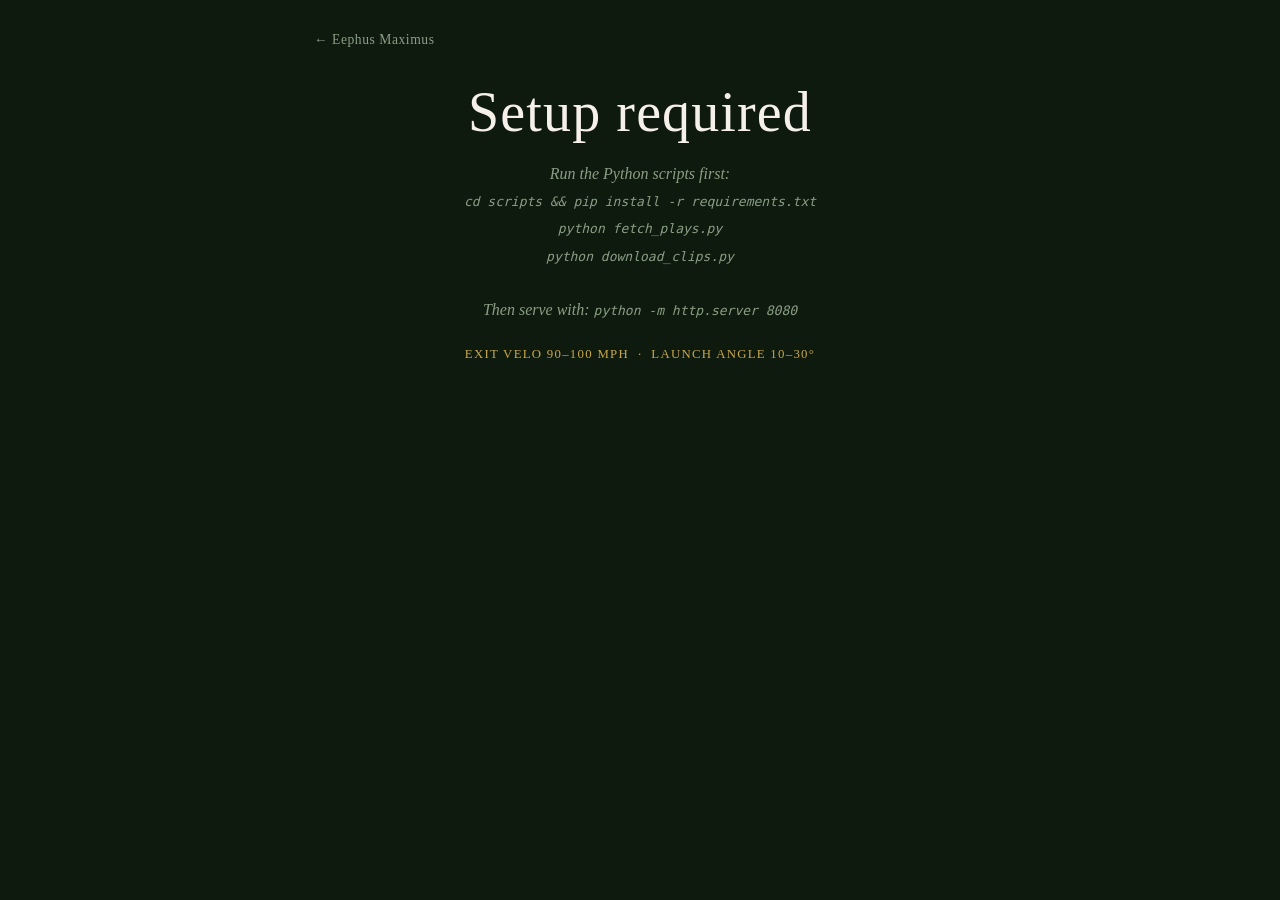
==== anticipation/index.html @ a37242fb "Add Read the Swing anticipation game + data pipeline Statcast scraper fetches 25 plays (EV 90-100, L" ====
<!DOCTYPE html>
<html lang="en">
<head>
  <meta charset="UTF-8" />
  <meta name="viewport" content="width=device-width, initial-scale=1.0" />
  <title>Read the Swing — Eephus Maximus</title>
  <link rel="stylesheet" href="style.css" />
</head>
<body>

  <!-- START -->
  <div id="start-screen" class="screen">
    <a href="/" class="back-link">← Eephus Maximus</a>
    <h1>Read the Swing</h1>
    <p class="subtitle">
      The pitch is in. The swing is happening.<br>
      Where does it go?
    </p>
    <div class="criteria">
      Exit velo 90–100 mph &nbsp;·&nbsp; Launch angle 10–30°
    </div>
    <button id="start-btn">Start</button>
  </div>

  <!-- GAME -->
  <div id="game-screen" class="screen hidden">
    <header class="game-header">
      <a href="/" class="back-link">← Eephus Maximus</a>
      <div class="progress-wrap">
        <div class="progress-bar-track">
          <div class="progress-bar-fill" id="progress-fill"></div>
        </div>
        <span id="progress-text">1 / 25</span>
      </div>
      <div id="score-display">0 / 0</div>
    </header>

    <div class="video-wrap">
      <video id="play-video" playsinline></video>
      <button id="tap-to-play" class="tap-overlay hidden">▶ Tap to play</button>
    </div>

    <div class="batter-bar">
      <span id="batter-name"></span>
      <span id="game-date" class="muted"></span>
    </div>

    <div id="action-area">
      <div id="guess-section">
        <p class="prompt">Where will it go?</p>
        <div class="guess-buttons">
          <button class="guess-btn" data-dir="pull">Pull</button>
          <button class="guess-btn" data-dir="center">Center</button>
          <button class="guess-btn" data-dir="oppo">Oppo</button>
        </div>
      </div>

      <div id="reveal-section" class="hidden">
        <div id="result-line"></div>
        <div id="detail-line" class="muted"></div>
        <button id="next-btn">Next →</button>
      </div>
    </div>
  </div>

  <!-- COMPLETE -->
  <div id="complete-screen" class="screen hidden">
    <a href="/" class="back-link">← Eephus Maximus</a>
    <h2>Final Score</h2>
    <div id="final-score-display"></div>
    <div id="breakdown-table"></div>
    <button id="replay-btn">Play Again</button>
  </div>

  <script src="app.js"></script>
</body>
</html>
---- anticipation/style.css ----
*, *::before, *::after { box-sizing: border-box; margin: 0; padding: 0; }

:root {
  --bg:      #0f1a0f;
  --surface: #162116;
  --green:   #2d5a27;
  --cream:   #f5f0e8;
  --muted:   #8a9e85;
  --accent:  #c8a84b;
  --correct: #4caf50;
  --wrong:   #e53935;
}

body {
  background: var(--bg);
  color: var(--cream);
  font-family: 'Georgia', serif;
  min-height: 100vh;
  display: flex;
  align-items: stretch;
}

/* ── screens ── */
.screen {
  width: 100%;
  max-width: 700px;
  margin: 0 auto;
  padding: 2rem 1.5rem;
  display: flex;
  flex-direction: column;
  align-items: center;
}
.hidden { display: none !important; }

.back-link {
  align-self: flex-start;
  color: var(--muted);
  text-decoration: none;
  font-size: 0.85rem;
  letter-spacing: 0.04em;
  margin-bottom: 2rem;
}
.back-link:hover { color: var(--cream); }

/* ── start screen ── */
#start-screen h1 {
  font-size: clamp(2rem, 6vw, 3.5rem);
  font-weight: normal;
  letter-spacing: 0.02em;
  text-align: center;
  margin-bottom: 1rem;
}
.subtitle {
  text-align: center;
  line-height: 1.7;
  color: var(--muted);
  font-style: italic;
  margin-bottom: 1.5rem;
}
.criteria {
  font-size: 0.8rem;
  letter-spacing: 0.1em;
  color: var(--accent);
  text-transform: uppercase;
  margin-bottom: 2.5rem;
}
#start-btn, #replay-btn {
  background: var(--green);
  color: var(--cream);
  border: none;
  padding: 0.85rem 2.5rem;
  font-family: inherit;
  font-size: 1.1rem;
  letter-spacing: 0.06em;
  cursor: pointer;
  border-radius: 2px;
  transition: background 0.15s;
}
#start-btn:hover, #replay-btn:hover { background: #3d7a35; }

/* ── game header ── */
.game-header {
  width: 100%;
  display: flex;
  align-items: center;
  gap: 1rem;
  margin-bottom: 1rem;
}
.game-header .back-link { margin-bottom: 0; }
.progress-wrap {
  flex: 1;
  display: flex;
  flex-direction: column;
  gap: 4px;
}
.progress-bar-track {
  height: 3px;
  background: var(--surface);
  border-radius: 2px;
  overflow: hidden;
}
.progress-bar-fill {
  height: 100%;
  background: var(--accent);
  transition: width 0.3s ease;
  width: 0%;
}
#progress-text {
  font-size: 0.75rem;
  color: var(--muted);
  letter-spacing: 0.05em;
}
#score-display {
  font-size: 0.95rem;
  color: var(--accent);
  white-space: nowrap;
  min-width: 3.5rem;
  text-align: right;
}

/* ── video ── */
.video-wrap {
  width: 100%;
  position: relative;
  background: #000;
  border-radius: 2px;
  overflow: hidden;
  aspect-ratio: 16 / 9;
}
#play-video {
  width: 100%;
  height: 100%;
  object-fit: contain;
  display: block;
}
.tap-overlay {
  position: absolute;
  inset: 0;
  background: rgba(0,0,0,0.5);
  color: var(--cream);
  font-size: 1.5rem;
  border: none;
  cursor: pointer;
  font-family: inherit;
  display: flex;
  align-items: center;
  justify-content: center;
}

/* ── batter bar ── */
.batter-bar {
  width: 100%;
  display: flex;
  justify-content: space-between;
  align-items: baseline;
  padding: 0.5rem 0;
  border-bottom: 1px solid var(--surface);
  margin-bottom: 1.5rem;
  font-size: 0.9rem;
}
.muted { color: var(--muted); font-style: italic; }

/* ── action area ── */
#action-area {
  width: 100%;
  min-height: 9rem;
  display: flex;
  flex-direction: column;
  align-items: center;
  justify-content: center;
}

.prompt {
  color: var(--muted);
  font-style: italic;
  margin-bottom: 1rem;
  letter-spacing: 0.04em;
}

.guess-buttons {
  display: flex;
  gap: 1rem;
  width: 100%;
}
.guess-btn {
  flex: 1;
  padding: 1rem 0;
  background: var(--surface);
  color: var(--cream);
  border: 1px solid var(--green);
  font-family: inherit;
  font-size: 1rem;
  letter-spacing: 0.08em;
  cursor: pointer;
  border-radius: 2px;
  transition: background 0.12s, border-color 0.12s;
}
.guess-btn:hover { background: var(--green); }
.guess-btn:disabled { cursor: default; }
.guess-btn.correct {
  background: var(--correct);
  border-color: var(--correct);
  color: #fff;
}
.guess-btn.wrong {
  background: var(--wrong);
  border-color: var(--wrong);
  color: #fff;
}
.guess-btn.correct-answer {
  border-color: var(--correct);
  color: var(--correct);
}

/* ── reveal ── */
#reveal-section {
  text-align: center;
  width: 100%;
}
#result-line {
  font-size: 1.5rem;
  margin-bottom: 0.4rem;
  letter-spacing: 0.04em;
}
#result-line.correct { color: var(--correct); }
#result-line.wrong   { color: var(--wrong); }
#detail-line {
  font-size: 0.85rem;
  margin-bottom: 1.5rem;
}
#next-btn {
  background: none;
  border: 1px solid var(--green);
  color: var(--cream);
  padding: 0.65rem 2rem;
  font-family: inherit;
  font-size: 0.95rem;
  letter-spacing: 0.06em;
  cursor: pointer;
  border-radius: 2px;
  transition: background 0.12s;
}
#next-btn:hover { background: var(--green); }

/* ── complete screen ── */
#complete-screen h2 {
  font-size: 2rem;
  font-weight: normal;
  margin-bottom: 1.5rem;
}
#final-score-display {
  font-size: 3.5rem;
  color: var(--accent);
  margin-bottom: 0.5rem;
}
#breakdown-table {
  width: 100%;
  max-width: 300px;
  margin: 1.5rem 0 2.5rem;
  border-top: 1px solid var(--green);
}
.breakdown-row {
  display: flex;
  justify-content: space-between;
  padding: 0.5rem 0;
  border-bottom: 1px solid var(--surface);
  font-size: 0.9rem;
}
.breakdown-row .dir { color: var(--muted); }
.breakdown-row .hits { color: var(--accent); }

@media (max-width: 480px) {
  .guess-btn { font-size: 0.9rem; padding: 0.85rem 0; }
  #final-score-display { font-size: 2.5rem; }
}
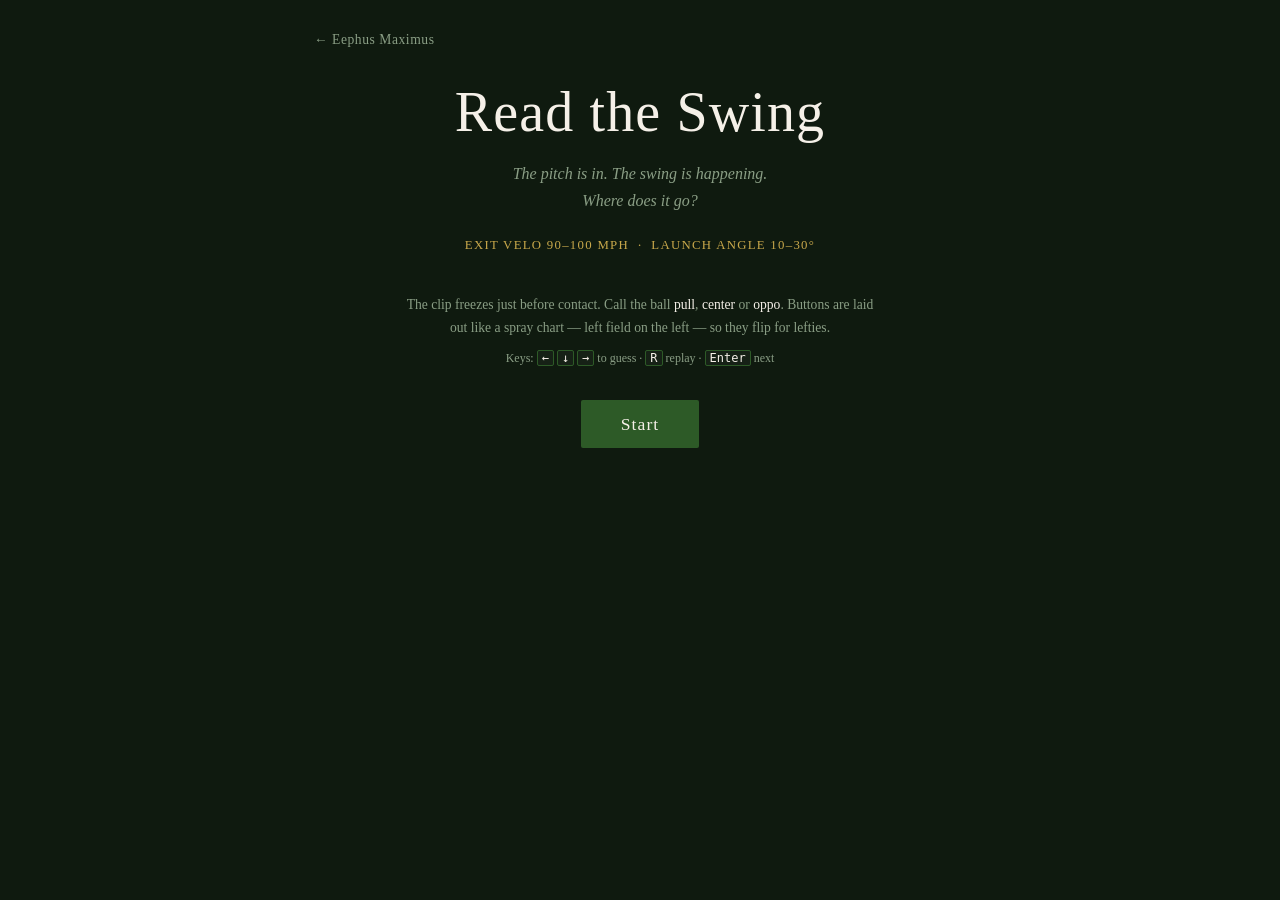
==== commit 37ce8986: "Read the Swing: fix batter names and pause timing, balance the clip set Data fixes - Batter names ca" ====
--- a/anticipation/index.html
+++ b/anticipation/index.html
@@ -19,6 +19,11 @@
     <div class="criteria">
       Exit velo 90–100 mph &nbsp;·&nbsp; Launch angle 10–30°
     </div>
+    <p class="howto">
+      The clip freezes just before contact. Call the ball <b>pull</b>, <b>center</b> or <b>oppo</b>.
+      Buttons are laid out like a spray chart — left field on the left — so they flip for lefties.
+      <span class="keys">Keys: <kbd>←</kbd> <kbd>↓</kbd> <kbd>→</kbd> to guess · <kbd>R</kbd> replay · <kbd>Enter</kbd> next</span>
+    </p>
     <button id="start-btn">Start</button>
   </div>
 
@@ -36,29 +41,33 @@
     </header>
 
     <div class="video-wrap">
-      <video id="play-video" playsinline></video>
+      <video id="play-video" playsinline preload="auto"></video>
       <button id="tap-to-play" class="tap-overlay hidden">▶ Tap to play</button>
+      <div id="freeze-tag" class="hidden">Frozen · make your call</div>
     </div>
 
     <div class="batter-bar">
-      <span id="batter-name"></span>
-      <span id="game-date" class="muted"></span>
+      <span><span id="batter-name"></span> <span id="batter-hand" class="hand"></span></span>
+      <span id="matchup" class="muted"></span>
     </div>
 
     <div id="action-area">
       <div id="guess-section">
         <p class="prompt">Where will it go?</p>
-        <div class="guess-buttons">
-          <button class="guess-btn" data-dir="pull">Pull</button>
-          <button class="guess-btn" data-dir="center">Center</button>
-          <button class="guess-btn" data-dir="oppo">Oppo</button>
-        </div>
+        <div class="guess-buttons" id="guess-buttons"></div>
+        <button id="watch-again-btn">↺ Watch again at ½ speed</button>
       </div>
 
       <div id="reveal-section" class="hidden">
-        <div id="result-line"></div>
-        <div id="detail-line" class="muted"></div>
-        <button id="next-btn">Next →</button>
+        <div class="reveal-grid">
+          <svg id="spray" viewBox="0 0 250 200" aria-label="Spray chart"></svg>
+          <div class="reveal-text">
+            <div id="result-line"></div>
+            <div id="detail-line"></div>
+            <div id="desc-line" class="muted"></div>
+            <button id="next-btn">Next →</button>
+          </div>
+        </div>
       </div>
     </div>
   </div>
@@ -68,7 +77,10 @@
     <a href="/" class="back-link">← Eephus Maximus</a>
     <h2>Final Score</h2>
     <div id="final-score-display"></div>
+    <div id="baseline-line" class="muted"></div>
+    <div id="emoji-line"></div>
     <div id="breakdown-table"></div>
+    <div id="history-list"></div>
     <button id="replay-btn">Play Again</button>
   </div>
 
--- a/anticipation/style.css
+++ b/anticipation/style.css
@@ -212,6 +212,23 @@
   color: var(--correct);
 }
 
+#watch-again-btn {
+  margin-top: 0.75rem;
+  background: none;
+  border: 1px solid var(--muted);
+  color: var(--muted);
+  padding: 0.45rem 1.25rem;
+  font-family: inherit;
+  font-size: 0.85rem;
+  letter-spacing: 0.05em;
+  cursor: pointer;
+  border-radius: 2px;
+  transition: border-color 0.12s, color 0.12s;
+}
+#watch-again-btn:hover { border-color: var(--cream); color: var(--cream); }
+#watch-again-btn:disabled { opacity: 0.25; cursor: default; }
+#watch-again-btn:disabled:hover { border-color: var(--muted); color: var(--muted); }
+
 /* ── reveal ── */
 #reveal-section {
   text-align: center;
@@ -256,7 +273,7 @@
 #breakdown-table {
   width: 100%;
   max-width: 300px;
-  margin: 1.5rem 0 2.5rem;
+  margin: 1.5rem 0 1.5rem;
   border-top: 1px solid var(--green);
 }
 .breakdown-row {
@@ -273,3 +290,104 @@
   .guess-btn { font-size: 0.9rem; padding: 0.85rem 0; }
   #final-score-display { font-size: 2.5rem; }
 }
+
+/* ── start: how-to ── */
+.howto {
+  max-width: 30rem;
+  text-align: center;
+  font-size: 0.85rem;
+  line-height: 1.7;
+  color: var(--muted);
+  margin-bottom: 2rem;
+}
+.howto b { color: var(--cream); font-weight: normal; }
+.howto .keys { display: block; margin-top: 0.5rem; font-size: 0.75rem; }
+kbd {
+  background: var(--surface);
+  border: 1px solid var(--green);
+  border-radius: 2px;
+  padding: 0 4px;
+  font-family: monospace;
+  color: var(--cream);
+}
+
+/* ── freeze tag ── */
+#guess-section { width: 100%; display: flex; flex-direction: column; align-items: center; }
+#freeze-tag {
+  position: absolute;
+  z-index: 2;
+  top: 0.6rem;
+  left: 50%;
+  transform: translateX(-50%);
+  background: rgba(15, 26, 15, 0.85);
+  border: 1px solid var(--accent);
+  color: var(--accent);
+  font-size: 0.75rem;
+  letter-spacing: 0.1em;
+  text-transform: uppercase;
+  padding: 0.3rem 0.8rem;
+  border-radius: 2px;
+  pointer-events: none;
+}
+
+/* ── batter bar extras ── */
+.hand {
+  font-size: 0.7rem;
+  letter-spacing: 0.1em;
+  color: var(--accent);
+  border: 1px solid var(--accent);
+  border-radius: 2px;
+  padding: 0 0.3rem;
+  margin-left: 0.35rem;
+  vertical-align: 2px;
+}
+.batter-bar { gap: 1rem; }
+#matchup { text-align: right; font-size: 0.8rem; }
+
+/* ── guess buttons: field-side sublabel ── */
+.guess-btn .side {
+  display: block;
+  font-size: 0.68rem;
+  color: var(--muted);
+  font-style: italic;
+  letter-spacing: 0.04em;
+  margin-top: 0.2rem;
+}
+.guess-btn.correct .side,
+.guess-btn.wrong .side { color: rgba(255,255,255,0.8); }
+
+/* ── reveal: spray chart ── */
+.reveal-grid {
+  display: flex;
+  align-items: center;
+  gap: 1.5rem;
+  text-align: left;
+}
+#spray { width: 180px; flex-shrink: 0; }
+#spray .field      { fill: var(--surface); stroke: var(--green); stroke-width: 1; }
+#spray .infield    { fill: none; stroke: var(--muted); stroke-width: 0.8; opacity: 0.5; }
+#spray .divider    { stroke: var(--muted); stroke-width: 0.6; stroke-dasharray: 3 3; }
+#spray .zone-right { fill: var(--correct); opacity: 0.22; }
+#spray .zone-wrong { fill: var(--wrong); opacity: 0.18; }
+#spray .flight     { stroke: var(--accent); stroke-width: 1.2; stroke-dasharray: 2 2; }
+#spray .ball       { fill: var(--accent); stroke: var(--bg); stroke-width: 1.5; }
+#spray .zone-label { fill: var(--muted); font-size: 11px; text-anchor: middle; font-family: Georgia, serif; }
+.reveal-text { flex: 1; }
+.reveal-text #next-btn { margin-top: 0.25rem; }
+#detail-line { color: var(--cream); margin-bottom: 0.4rem; }
+#desc-line { font-size: 0.8rem; line-height: 1.5; margin-bottom: 1rem; }
+
+/* ── complete: baseline + history ── */
+#baseline-line { text-align: center; font-size: 0.85rem; max-width: 26rem; line-height: 1.6; }
+#emoji-line { margin-top: 1rem; font-size: 0.9rem; letter-spacing: 1px; text-align: center; word-break: break-all; }
+#history-list { width: 100%; max-width: 360px; margin-bottom: 2.5rem; font-size: 0.82rem; }
+.history-row { display: flex; justify-content: space-between; padding: 0.3rem 0; border-bottom: 1px solid var(--surface); }
+.history-row.ok span:first-child   { color: var(--correct); }
+.history-row.miss span:first-child { color: var(--wrong); }
+
+@media (max-width: 480px) {
+  .reveal-grid { flex-direction: column; text-align: center; gap: 0.75rem; }
+  #spray { width: 160px; }
+  .batter-bar { flex-direction: column; gap: 0.15rem; }
+  #matchup { text-align: left; }
+}
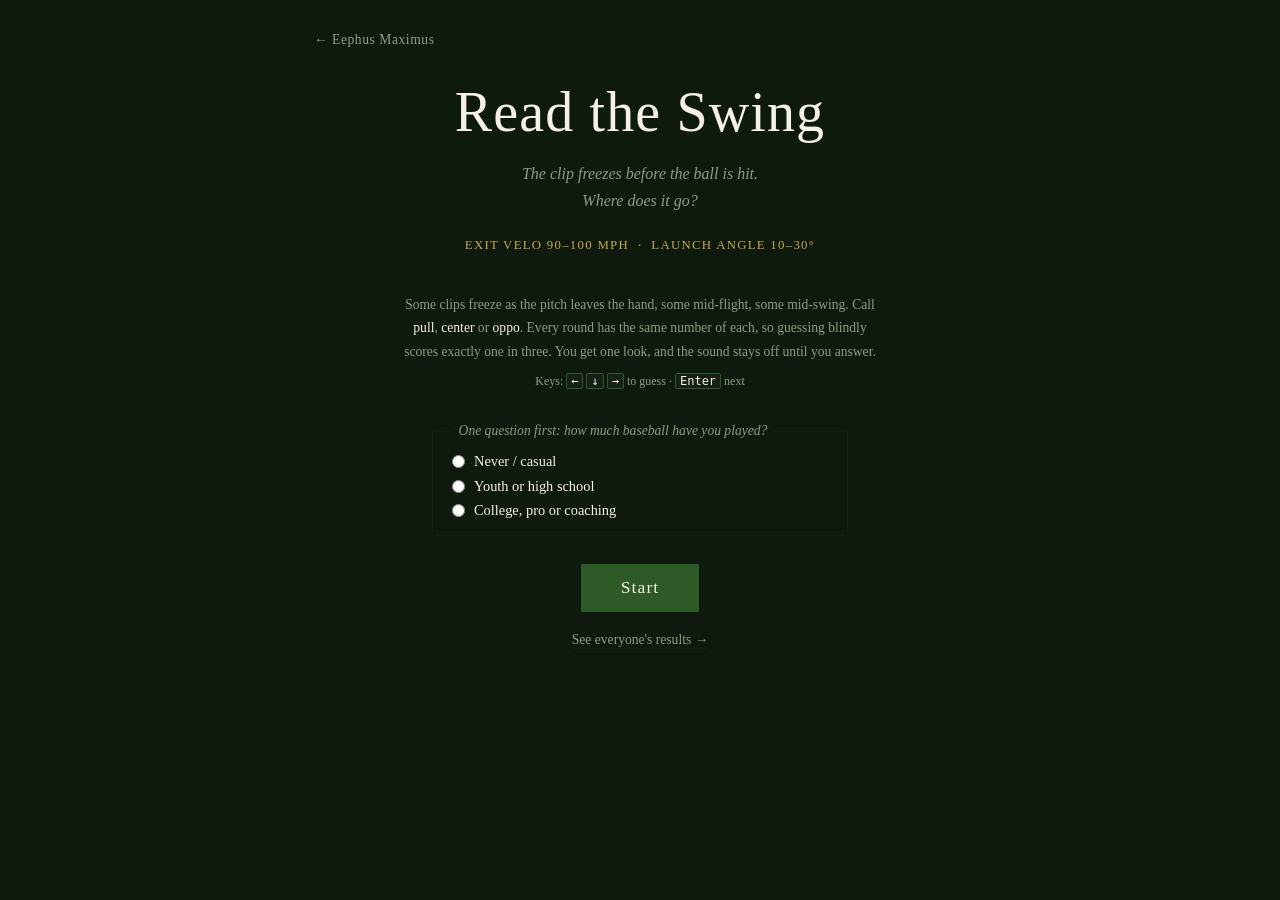
==== commit 1edc48b2: "Read the Swing: turn the game into an anticipation experiment, 90 clips Experiment - Freeze at one o" ====
--- a/anticipation/index.html
+++ b/anticipation/index.html
@@ -13,18 +13,29 @@
     <a href="/" class="back-link">← Eephus Maximus</a>
     <h1>Read the Swing</h1>
     <p class="subtitle">
-      The pitch is in. The swing is happening.<br>
+      The clip freezes before the ball is hit.<br>
       Where does it go?
     </p>
     <div class="criteria">
       Exit velo 90–100 mph &nbsp;·&nbsp; Launch angle 10–30°
     </div>
     <p class="howto">
-      The clip freezes just before contact. Call the ball <b>pull</b>, <b>center</b> or <b>oppo</b>.
-      Buttons are laid out like a spray chart — left field on the left — so they flip for lefties.
-      <span class="keys">Keys: <kbd>←</kbd> <kbd>↓</kbd> <kbd>→</kbd> to guess · <kbd>R</kbd> replay · <kbd>Enter</kbd> next</span>
+      Some clips freeze as the pitch leaves the hand, some mid-flight, some mid-swing.
+      Call <b>pull</b>, <b>center</b> or <b>oppo</b>. Every round has the same number of each,
+      so guessing blindly scores exactly one in three. You get one look, and the sound stays off
+      until you answer.
+      <span class="keys">Keys: <kbd>←</kbd> <kbd>↓</kbd> <kbd>→</kbd> to guess · <kbd>Enter</kbd> next</span>
     </p>
+
+    <fieldset id="intake" class="intake hidden">
+      <legend>One question first: how much baseball have you played?</legend>
+      <label><input type="radio" name="exp" value="none"> Never / casual</label>
+      <label><input type="radio" name="exp" value="youth"> Youth or high school</label>
+      <label><input type="radio" name="exp" value="college"> College, pro or coaching</label>
+    </fieldset>
+
     <button id="start-btn">Start</button>
+    <a href="results.html" class="results-link">See everyone's results →</a>
   </div>
 
   <!-- GAME -->
@@ -35,15 +46,15 @@
         <div class="progress-bar-track">
           <div class="progress-bar-fill" id="progress-fill"></div>
         </div>
-        <span id="progress-text">1 / 25</span>
+        <span id="progress-text"></span>
       </div>
       <div id="score-display">0 / 0</div>
     </header>
 
     <div class="video-wrap">
-      <video id="play-video" playsinline preload="auto"></video>
+      <video id="play-video" playsinline muted preload="auto"></video>
       <button id="tap-to-play" class="tap-overlay hidden">▶ Tap to play</button>
-      <div id="freeze-tag" class="hidden">Frozen · make your call</div>
+      <div id="freeze-tag" class="hidden"></div>
     </div>
 
     <div class="batter-bar">
@@ -53,9 +64,8 @@
 
     <div id="action-area">
       <div id="guess-section">
-        <p class="prompt">Where will it go?</p>
+        <p class="prompt" id="prompt">Watch…</p>
         <div class="guess-buttons" id="guess-buttons"></div>
-        <button id="watch-again-btn">↺ Watch again at ½ speed</button>
       </div>
 
       <div id="reveal-section" class="hidden">
@@ -77,13 +87,17 @@
     <a href="/" class="back-link">← Eephus Maximus</a>
     <h2>Final Score</h2>
     <div id="final-score-display"></div>
-    <div id="baseline-line" class="muted"></div>
+    <div id="verdict-line" class="muted"></div>
     <div id="emoji-line"></div>
     <div id="breakdown-table"></div>
     <div id="history-list"></div>
-    <button id="replay-btn">Play Again</button>
+    <div class="complete-actions">
+      <button id="replay-btn">Play Again</button>
+      <a href="results.html" class="results-link">See everyone's results →</a>
+    </div>
   </div>
 
+  <script src="stats.js"></script>
   <script src="app.js"></script>
 </body>
 </html>
--- a/anticipation/style.css
+++ b/anticipation/style.css
@@ -197,6 +197,8 @@
 }
 .guess-btn:hover { background: var(--green); }
 .guess-btn:disabled { cursor: default; }
+.guess-btn:disabled:not(.correct):not(.wrong):not(.correct-answer) { opacity: 0.45; }
+.guess-btn:disabled:hover:not(.correct):not(.wrong) { background: var(--surface); }
 .guess-btn.correct {
   background: var(--correct);
   border-color: var(--correct);
@@ -211,23 +213,6 @@
   border-color: var(--correct);
   color: var(--correct);
 }
-
-#watch-again-btn {
-  margin-top: 0.75rem;
-  background: none;
-  border: 1px solid var(--muted);
-  color: var(--muted);
-  padding: 0.45rem 1.25rem;
-  font-family: inherit;
-  font-size: 0.85rem;
-  letter-spacing: 0.05em;
-  cursor: pointer;
-  border-radius: 2px;
-  transition: border-color 0.12s, color 0.12s;
-}
-#watch-again-btn:hover { border-color: var(--cream); color: var(--cream); }
-#watch-again-btn:disabled { opacity: 0.25; cursor: default; }
-#watch-again-btn:disabled:hover { border-color: var(--muted); color: var(--muted); }
 
 /* ── reveal ── */
 #reveal-section {
@@ -378,7 +363,6 @@
 #desc-line { font-size: 0.8rem; line-height: 1.5; margin-bottom: 1rem; }
 
 /* ── complete: baseline + history ── */
-#baseline-line { text-align: center; font-size: 0.85rem; max-width: 26rem; line-height: 1.6; }
 #emoji-line { margin-top: 1rem; font-size: 0.9rem; letter-spacing: 1px; text-align: center; word-break: break-all; }
 #history-list { width: 100%; max-width: 360px; margin-bottom: 2.5rem; font-size: 0.82rem; }
 .history-row { display: flex; justify-content: space-between; padding: 0.3rem 0; border-bottom: 1px solid var(--surface); }
@@ -391,3 +375,31 @@
   .batter-bar { flex-direction: column; gap: 0.15rem; }
   #matchup { text-align: left; }
 }
+
+/* ── start: experience question + results link ── */
+.intake {
+  border: 1px solid var(--surface);
+  border-radius: 2px;
+  padding: 0.9rem 1.2rem 1rem;
+  margin-bottom: 1.75rem;
+  display: flex;
+  flex-direction: column;
+  gap: 0.45rem;
+  font-size: 0.9rem;
+  max-width: 26rem;
+  width: 100%;
+}
+.intake legend { color: var(--muted); font-style: italic; padding: 0 0.4rem; font-size: 0.85rem; }
+.intake label { cursor: pointer; display: flex; gap: 0.55rem; align-items: center; }
+.intake input { accent-color: var(--accent); }
+.intake.needs-answer { border-color: var(--accent); }
+.results-link {
+  margin-top: 1.25rem;
+  color: var(--muted);
+  font-size: 0.85rem;
+  text-decoration: none;
+  border-bottom: 1px solid var(--surface);
+}
+.results-link:hover { color: var(--cream); }
+.complete-actions { display: flex; flex-direction: column; align-items: center; }
+#verdict-line { text-align: center; font-size: 0.85rem; max-width: 26rem; line-height: 1.6; }
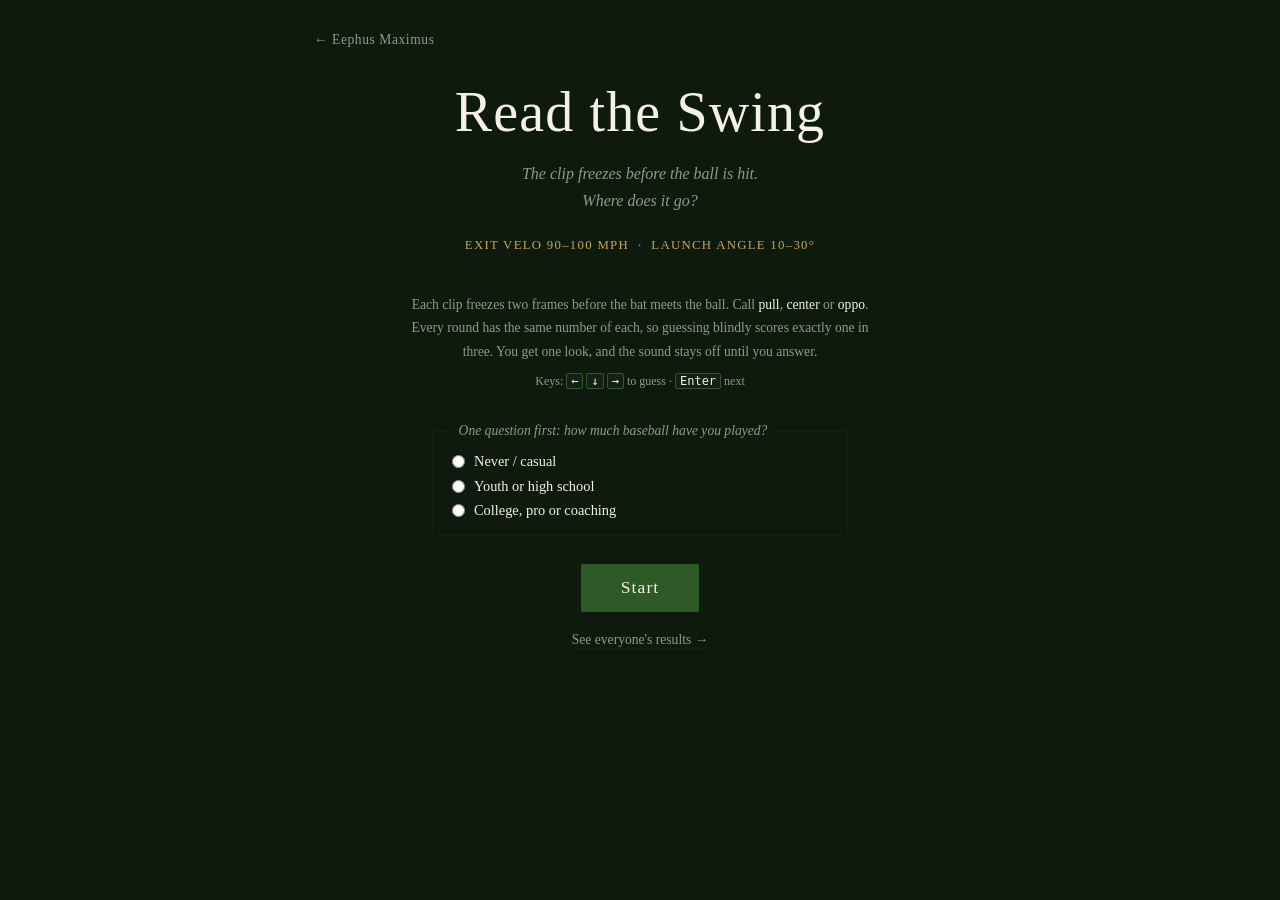
==== commit a40130ef: "Read the Swing: freeze 2 frames before contact, contact frames set frame by frame - Every clip now f" ====
--- a/anticipation/index.html
+++ b/anticipation/index.html
@@ -20,7 +20,7 @@
       Exit velo 90–100 mph &nbsp;·&nbsp; Launch angle 10–30°
     </div>
     <p class="howto">
-      Some clips freeze as the pitch leaves the hand, some mid-flight, some mid-swing.
+      Each clip freezes two frames before the bat meets the ball.
       Call <b>pull</b>, <b>center</b> or <b>oppo</b>. Every round has the same number of each,
       so guessing blindly scores exactly one in three. You get one look, and the sound stays off
       until you answer.
@@ -88,6 +88,7 @@
     <h2>Final Score</h2>
     <div id="final-score-display"></div>
     <div id="verdict-line" class="muted"></div>
+    <div id="scout-line" class="muted"></div>
     <div id="emoji-line"></div>
     <div id="breakdown-table"></div>
     <div id="history-list"></div>
--- a/anticipation/style.css
+++ b/anticipation/style.css
@@ -402,4 +402,5 @@
 }
 .results-link:hover { color: var(--cream); }
 .complete-actions { display: flex; flex-direction: column; align-items: center; }
-#verdict-line { text-align: center; font-size: 0.85rem; max-width: 26rem; line-height: 1.6; }
+#verdict-line, #scout-line { text-align: center; font-size: 0.85rem; max-width: 28rem; line-height: 1.6; }
+#scout-line { margin-top: 0.6rem; }
